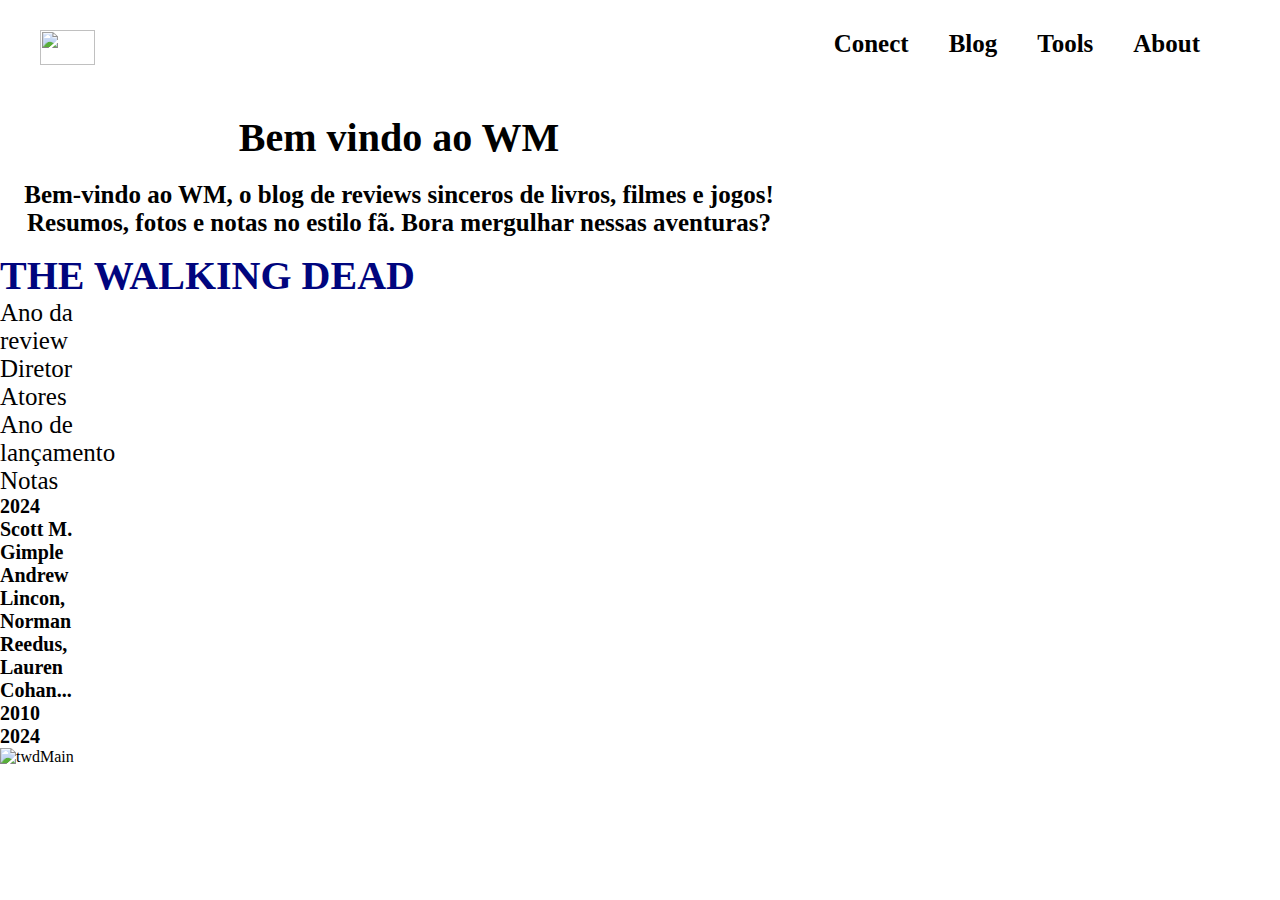
==== Blog.html @ 6c1dc54a "atualização" ====
<!DOCTYPE html>
<html lang="pt-br">
<head>
    <meta charset="UTF-8">
    <meta name="viewport" content="width=device-width, initial-scale=1.0">
    <title>The Walking Dead - Sobrevivendo ao apocalipse</title>
    <link rel="stylesheet" href="Blog.css">
</head>
<header>
    <div class="menu">
        <div class="barra">
            <div class="logo">
                <img src="imgs/WM-logo.png" alt="">
            </div>
                <nav class="barra-texto">
                    <h5>Conect</h5>
                    <h5>Blog</h5>
                    <h5>Tools</h5>
                    <h5>About</h5>
                </nav>
               </div>
            <div class="textos"> 
                <h3 class="titulo">Bem vindo ao WM</h3>
                <h4 class="texto-menu">Bem-vindo ao WM, o blog de reviews sinceros de livros, filmes e jogos! Resumos, fotos e notas no estilo fã. Bora mergulhar nessas aventuras?</h4>
            </div>
            
    
</header>
<body>
    <h1 class="titulos">THE WALKING DEAD</h1>
    <div class="Caixona">
        <div class="caixa esquerda">
            <h7 class="classes review"><span>Ano da review</span></h7>
            <h7 class="classes review">Diretor</h7>
            <h7 class="classes review">Atores</h7>
            <h7 class="classes review">Ano de lançamento</h7>
            <h7 class="classes review">Notas</h7>
        </div>
        <div class="caixa direita">
            <h6 class="texto review"><strong>2024</strong></h6>
            <h6 class="texto review"><strong>Scott M. Gimple</strong></h6>
            <h6 class="texto review"><strong>Andrew Lincon, Norman Reedus, Lauren Cohan...</strong></h6>
            <h6 class="texto review"><strong>2010</strong></h6>
            <div class="nota">

                <h6 class="texto review">2024</h6>
            </div>
            
        </div>
    </div>
    <img src="twdIntro.jpg" alt="twdMain">
    
</body>
</html>
---- Blog.css ----
* {
    margin: 0;
    border: 0;
    padding: 0;
}

p {
    text-align: left;
    font-size: 15px;
}
body {
    background-color: white;
}
    
img {
    width: 55px;
    height: 35px;
}
.menu {
        margin: 0;
        display: flex;
        flex-direction: column;
}
.barra {
    display: flex;
    flex-direction: row;
    margin: 15px 25px;
    padding: 15px;
    justify-content: space-between;
}
header {
    background-image: url(imgs/Background-menu.png);
    background-size: cover;
    background-position: center;
}
.caixona {
    border: 1px solid #8CC0E7;
    display: flex;
    justify-content: space-between;
}
.caixa {
    display: flex;
    flex-direction: column;
}
.esquerda {
    width: 100px;
}
.direita {
    width: 100px;
}
h1 {
    color: #00057E;
    font-size: 40px;
}
nav {
    display: flex;
    flex-direction: row;
    justify-content: space-around;
    margin: 0 20px;
}
nav h5 {
    padding: 0 20px;
    margin: 0;
    font-size: 25px;
}
.textos {
    display: flex;
    flex-direction: column;
    align-items: center;
    gap: 20px;
    width: 60%;
    margin: 15px;
    text-align: center;
}
h3 {
    font-size: 40px;
}
h4 {
    font-size: 25px;
}
h7 {
    font-size: 25px;
}
h6 {
    font-size: 20px;
}
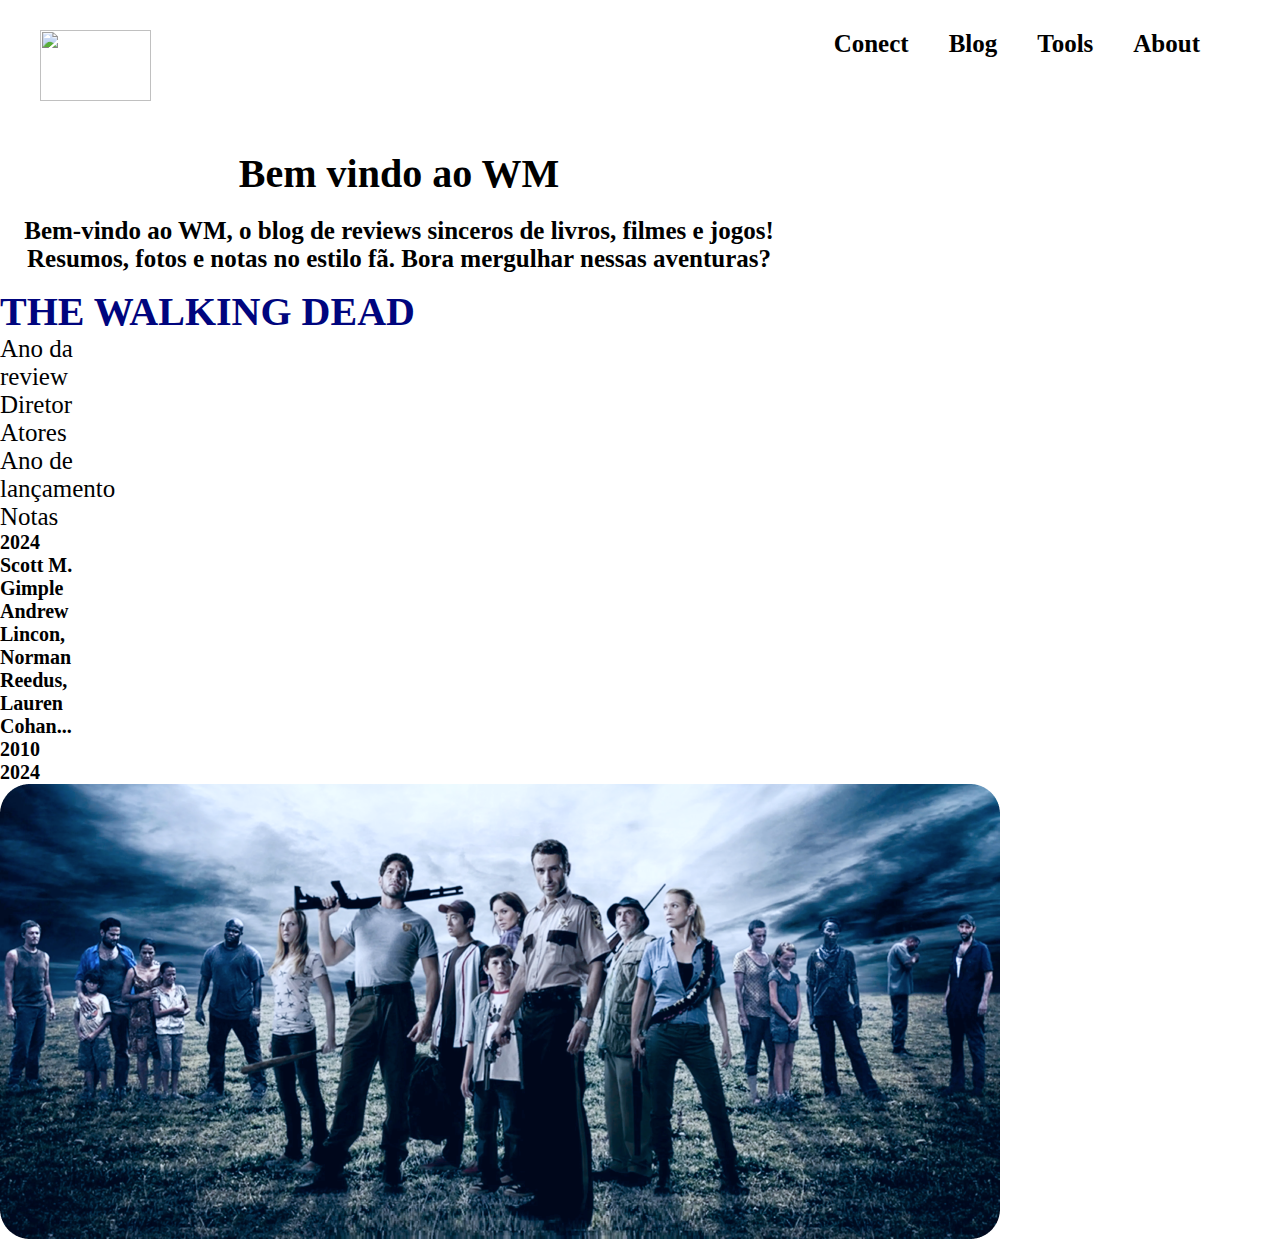
==== commit f1e3662e: "Atualização - manhã" ====
--- a/Blog.html
+++ b/Blog.html
@@ -48,7 +48,7 @@
             
         </div>
     </div>
-    <img src="twdIntro.jpg" alt="twdMain">
+    <img src="imgs/Imagem 1- Main - TWD.png" alt="twdMain">
     
 </body>
 </html>--- a/Blog.css
+++ b/Blog.css
@@ -12,9 +12,9 @@
     background-color: white;
 }
     
-img {
-    width: 55px;
-    height: 35px;
+.logo img {
+    width: 111px;
+    height: 71px;
 }
 .menu {
         margin: 0;
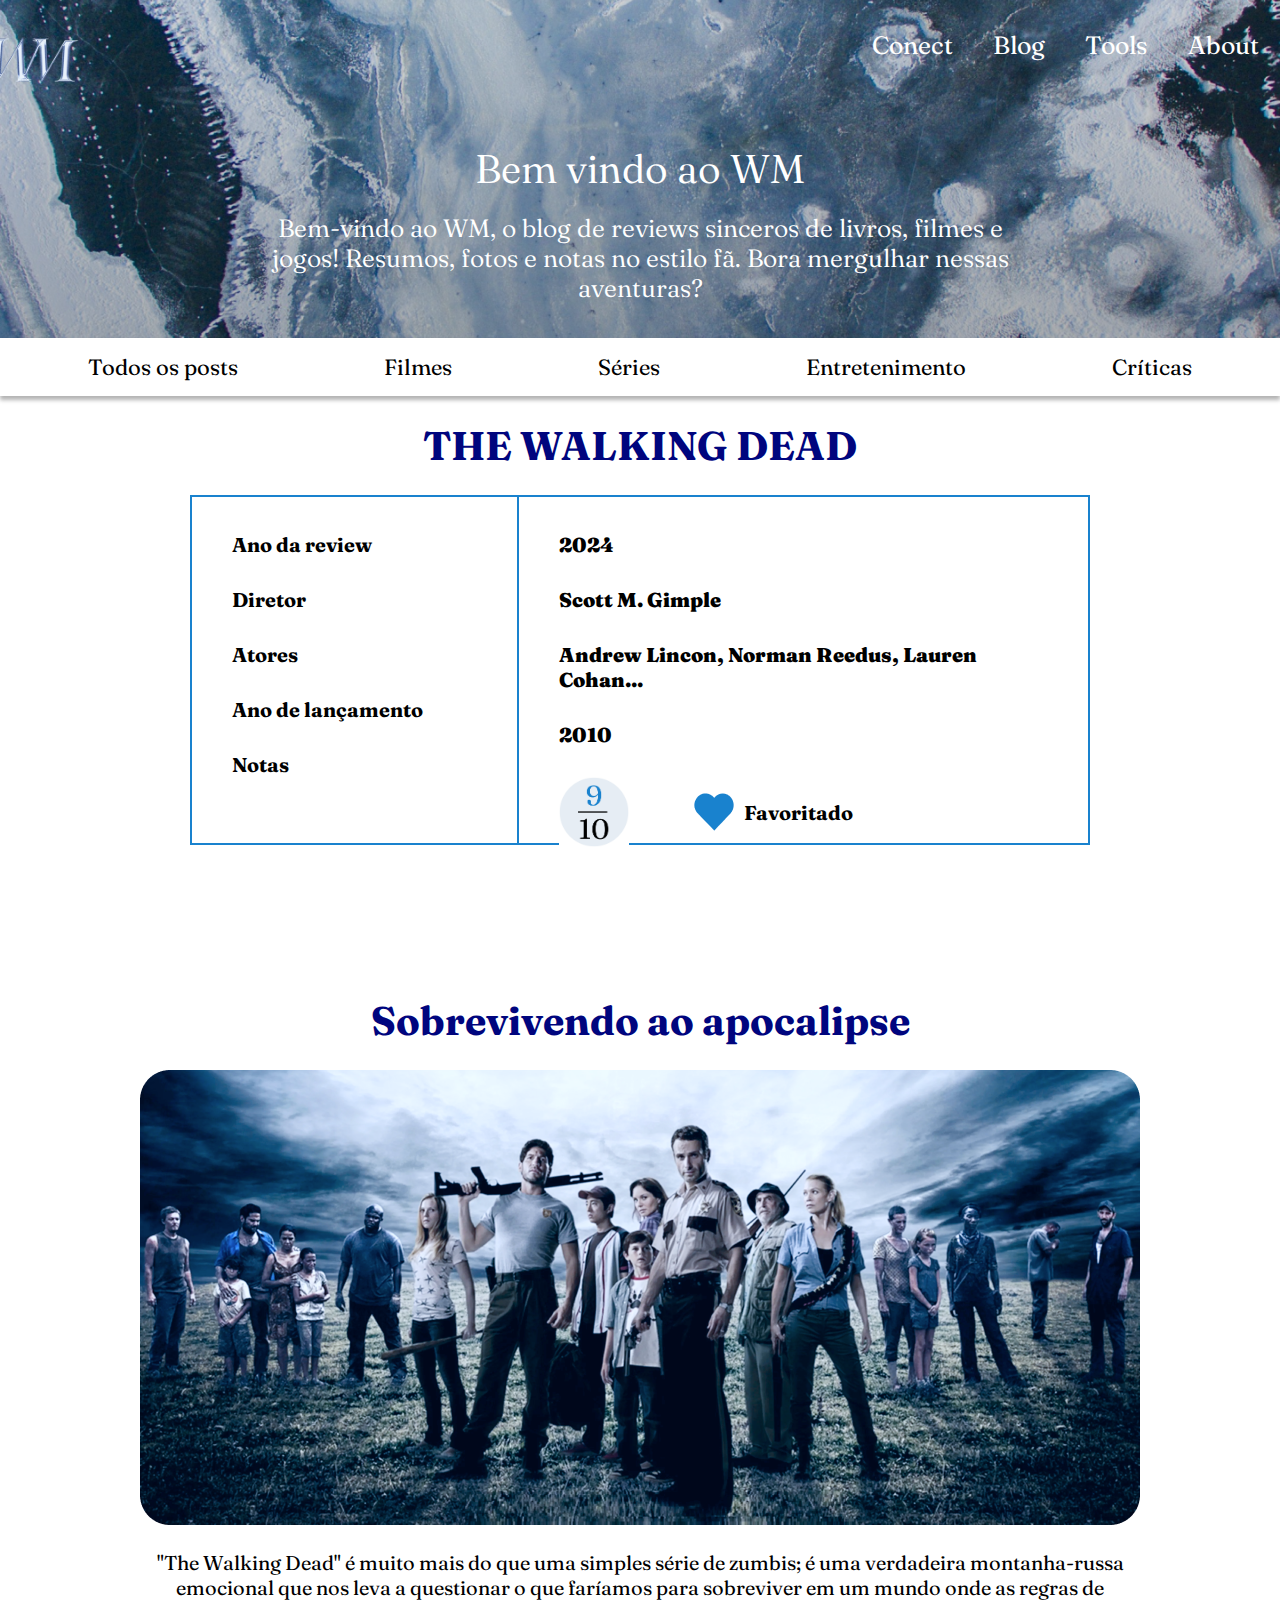
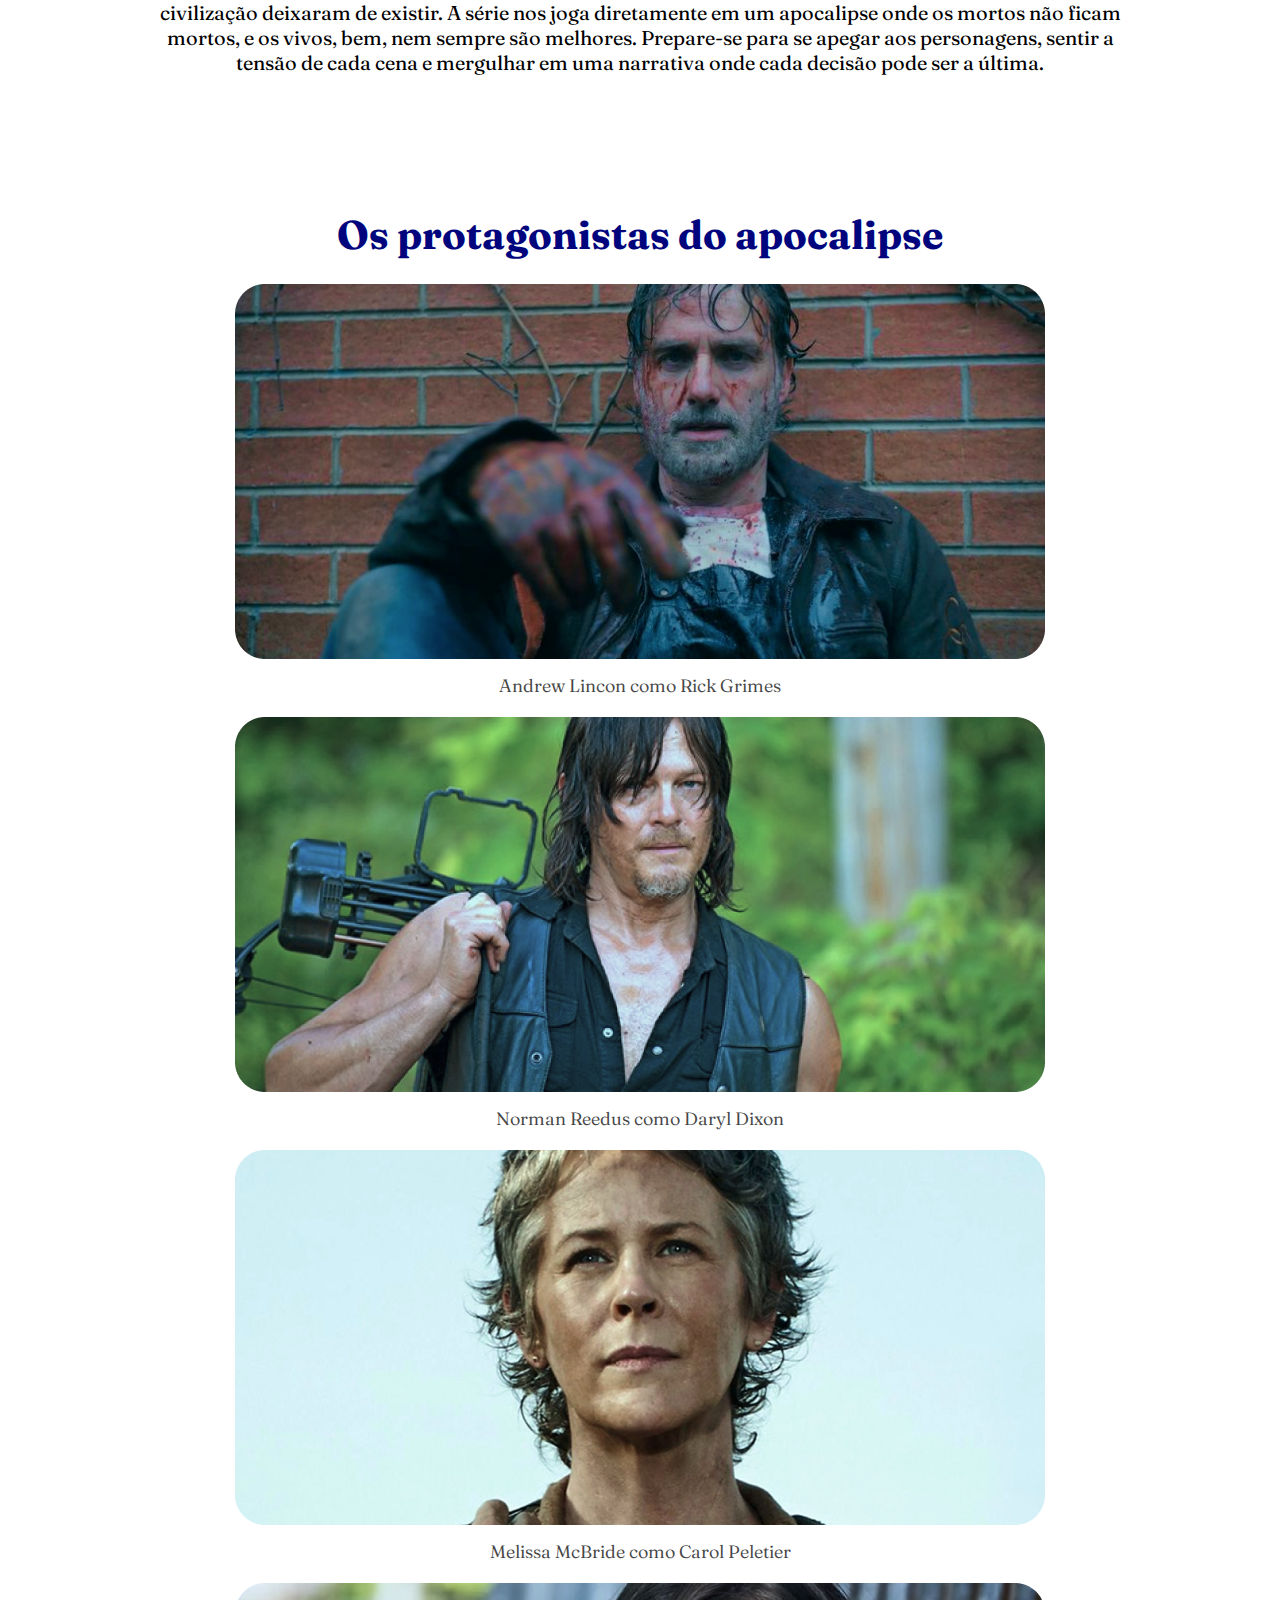
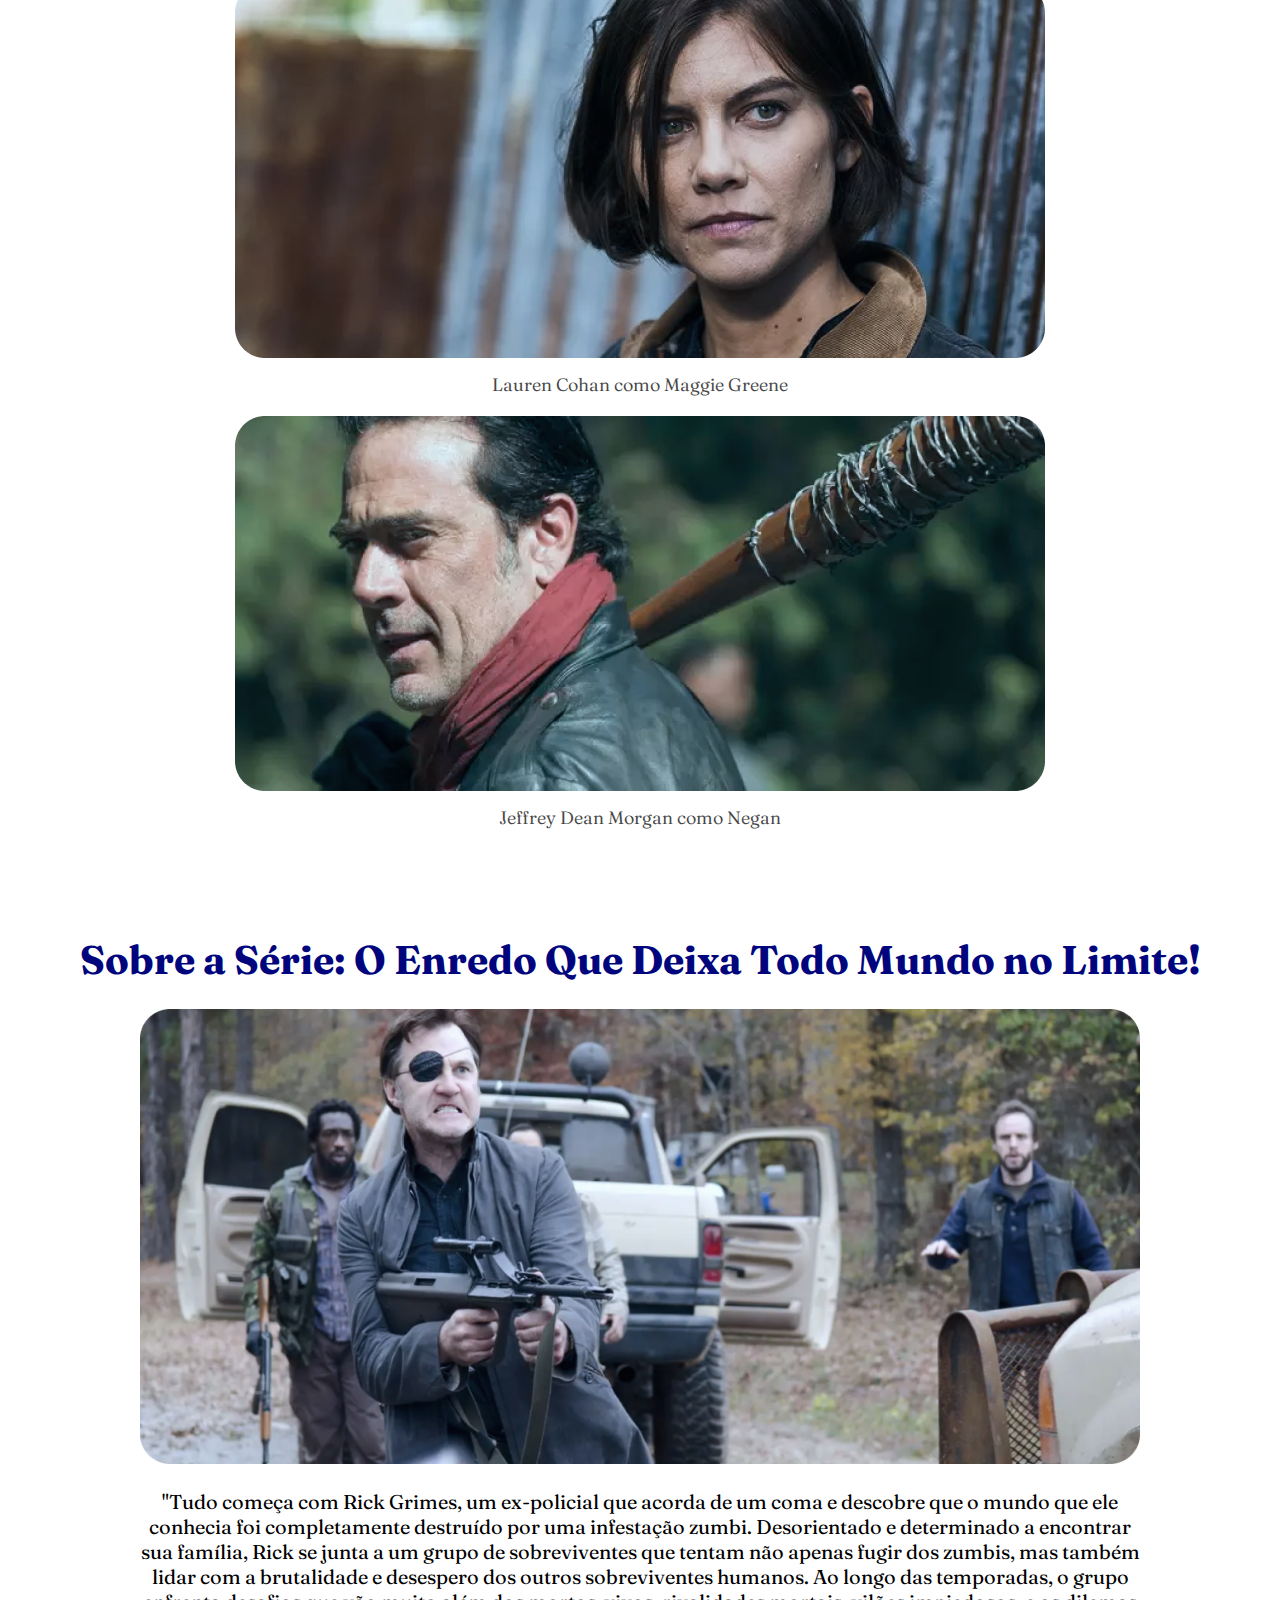
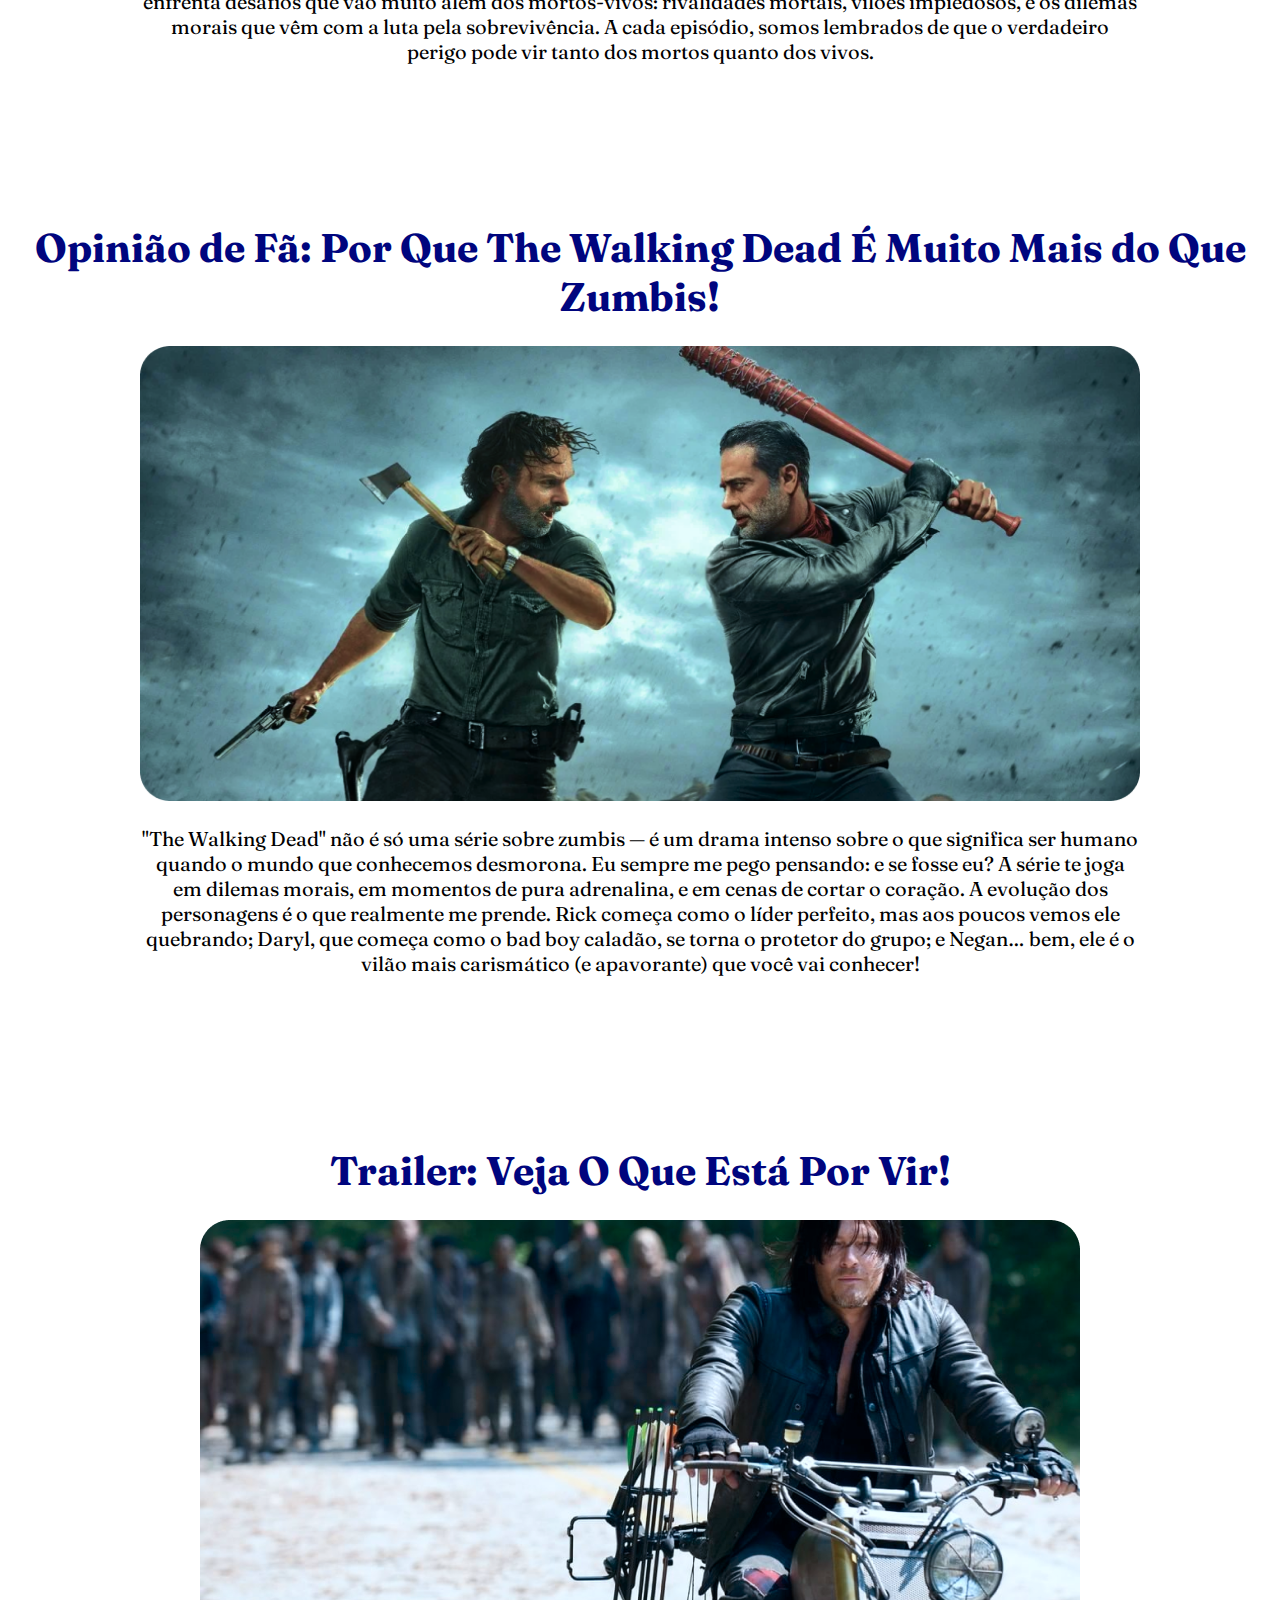
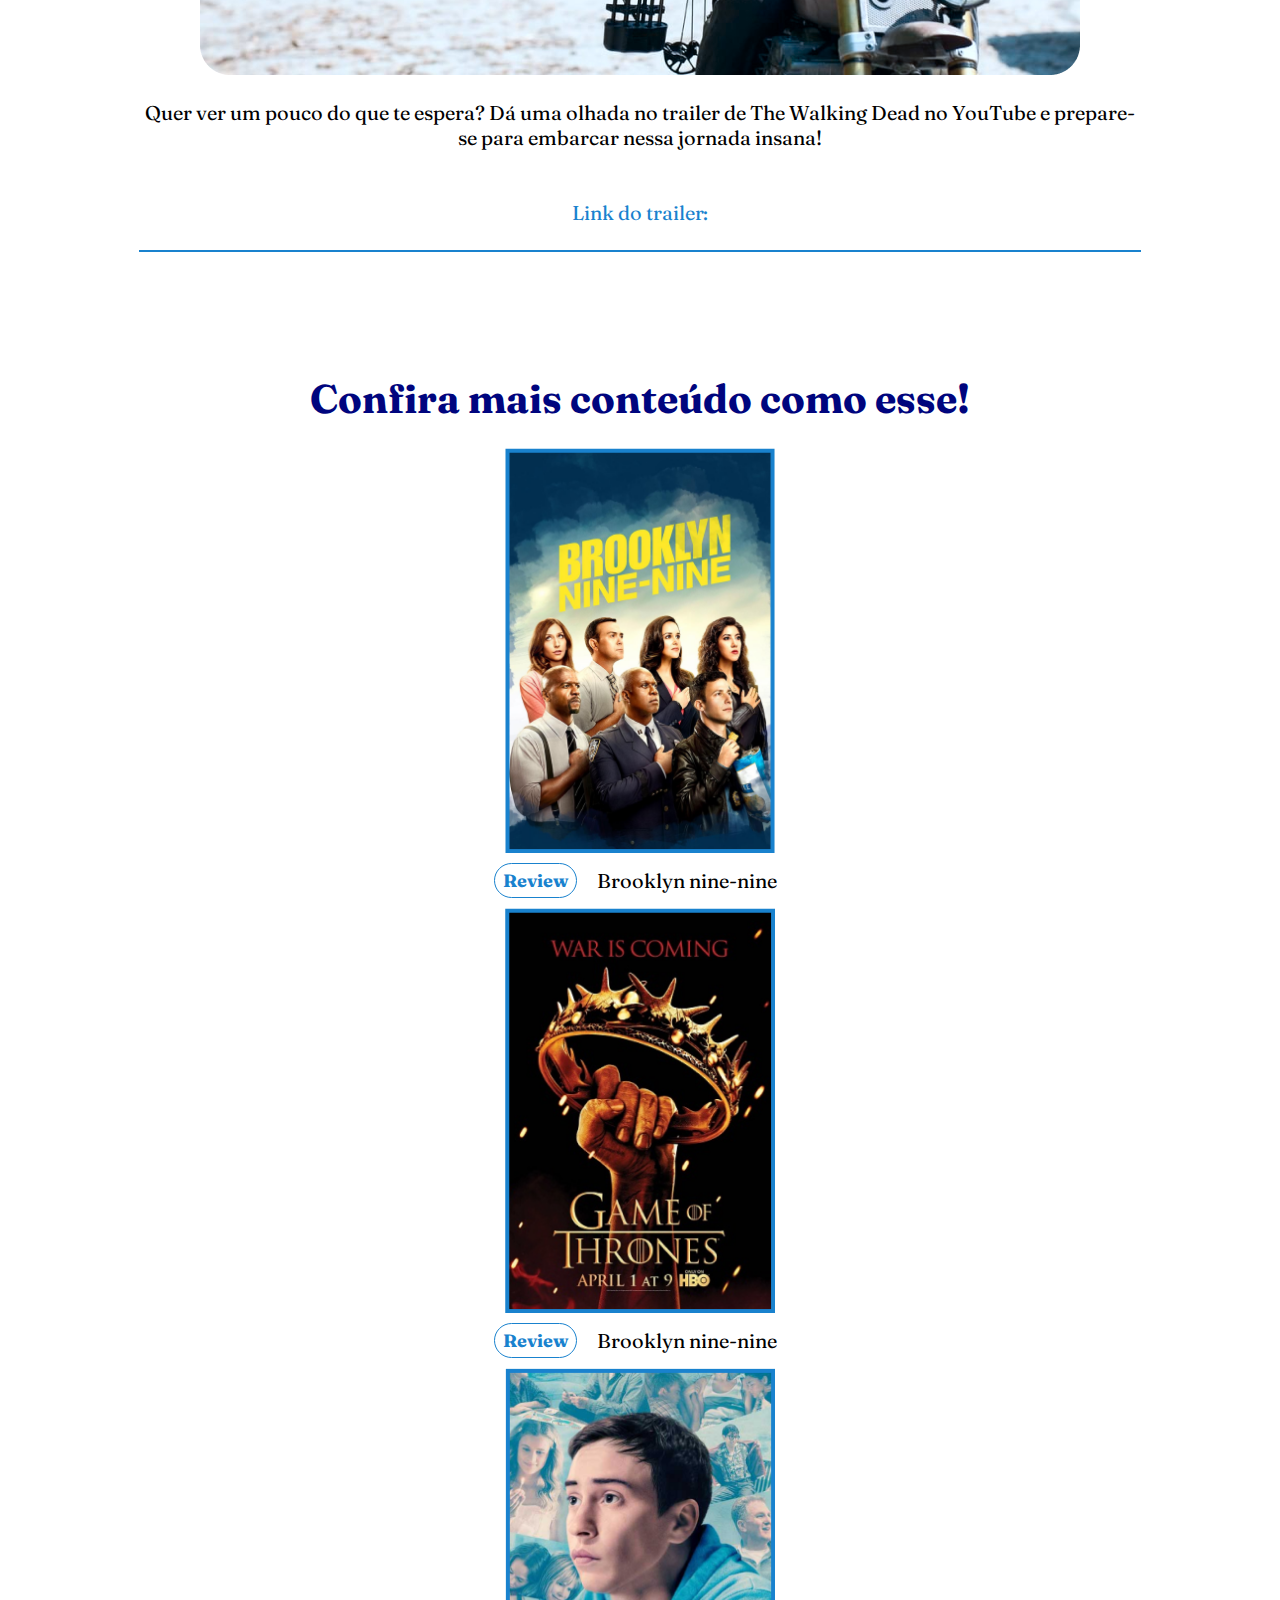
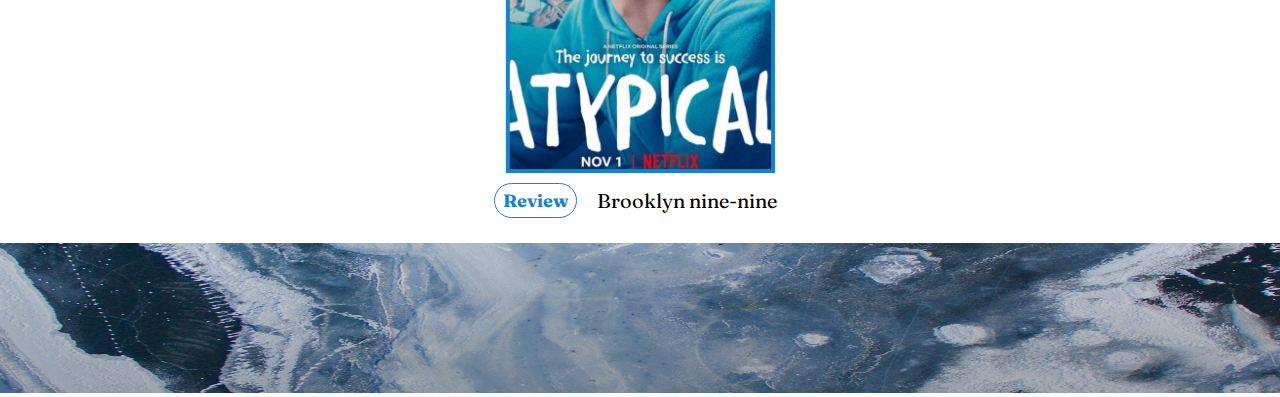
==== commit 3c85a4f3: "atualizar css e html - tentativa 2" ====
--- a/Blog.html
+++ b/Blog.html
@@ -5,12 +5,18 @@
     <meta name="viewport" content="width=device-width, initial-scale=1.0">
     <title>The Walking Dead - Sobrevivendo ao apocalipse</title>
     <link rel="stylesheet" href="Blog.css">
+
+    <link rel="preconnect" href="https://fonts.googleapis.com">
+<link rel="preconnect" href="https://fonts.gstatic.com" crossorigin>
+<link href="https://fonts.googleapis.com/css2?family=Fraunces:ital,opsz,wght@0,9..144,100..900;1,9..144,100..900&display=swap" rel="stylesheet">
 </head>
-<header>
+
+<body>
+    <header>
     <div class="menu">
         <div class="barra">
             <div class="logo">
-                <img src="imgs/WM-logo.png" alt="">
+                <img src="imgs/WM logo1 - png.png" alt="">
             </div>
                 <nav class="barra-texto">
                     <h5>Conect</h5>
@@ -23,32 +29,106 @@
                 <h3 class="titulo">Bem vindo ao WM</h3>
                 <h4 class="texto-menu">Bem-vindo ao WM, o blog de reviews sinceros de livros, filmes e jogos! Resumos, fotos e notas no estilo fã. Bora mergulhar nessas aventuras?</h4>
             </div>
-            
-    
-</header>
-<body>
-    <h1 class="titulos">THE WALKING DEAD</h1>
-    <div class="Caixona">
-        <div class="caixa esquerda">
-            <h7 class="classes review"><span>Ano da review</span></h7>
-            <h7 class="classes review">Diretor</h7>
-            <h7 class="classes review">Atores</h7>
-            <h7 class="classes review">Ano de lançamento</h7>
-            <h7 class="classes review">Notas</h7>
-        </div>
-        <div class="caixa direita">
-            <h6 class="texto review"><strong>2024</strong></h6>
-            <h6 class="texto review"><strong>Scott M. Gimple</strong></h6>
-            <h6 class="texto review"><strong>Andrew Lincon, Norman Reedus, Lauren Cohan...</strong></h6>
-            <h6 class="texto review"><strong>2010</strong></h6>
-            <div class="nota">
-
-                <h6 class="texto review">2024</h6>
             </div>
             
+    </header>
+    <section>
+        <div class="barrinha3d">
+            <h5>Todos os posts</h5>
+            <h5>Filmes</h5>
+            <h5>Séries</h5>
+            <h5>Entretenimento</h5>
+            <h5>Críticas</h5>
         </div>
-    </div>
-    <img src="imgs/Imagem 1- Main - TWD.png" alt="twdMain">
+
+    </section>
+
+    <section class="section-um">
+        <h1 class="titulos">THE WALKING DEAD</h1>
+        <div class="caixona">
+            <div class="caixa esquerda">
+                <h6 class="classes review"><span>Ano da review</span></h6>
+                <h6 class="classes review">Diretor</h6>
+                <h6 class="classes review">Atores</h6>
+                <h6 class="classes review">Ano de lançamento</h6>
+                <h6 class="classes review">Notas</h6>
+            </div>
+            <div class="caixa direita">
+                <h6 class="texto review"><strong>2024</strong></h6>
+                <h6 class="texto review"><strong>Scott M. Gimple</strong></h6>
+                <h6 class="texto review"><strong>Andrew Lincon, Norman Reedus, Lauren Cohan...</strong></h6>
+                <h6 class="texto review"><strong>2010</strong></h6>
+                <div class="nota">
+                    <img src="imgs/Nota - TWD.png" class="imgnota" alt="">
+                    <img src="imgs/Coração - TWD.png" class="imgcoracao" alt="">
+                    <h6 class="texto review">Favoritado</h6>
+                </div>
+            </div>
+        </div>
+    </section>
+    <section class="section-dois">
+        <h1>Sobrevivendo ao apocalipse</h1>
+        <img src="imgs/Imagem 1- Main - TWD.png" class="ImagensGrandes" alt="">
+        <p>"The Walking Dead" é muito mais do que uma simples série de zumbis; é uma verdadeira montanha-russa emocional que nos leva a questionar o que faríamos para sobreviver em um mundo onde as regras de civilização deixaram de existir. A série nos joga diretamente em um apocalipse onde os mortos não ficam mortos, e os vivos, bem, nem sempre são melhores. Prepare-se para se apegar aos personagens, sentir a tensão de cada cena e mergulhar em uma narrativa onde cada decisão pode ser a última.</p>
+    </section>
+    <section class="personagens">
+        <h1>Os protagonistas do apocalipse</h1>
+        <img src="imgs/RickGrimes - TWD.png" class="imagenspequenas" alt="">
+        <h2><span>Andrew Lincon como Rick Grimes</span></h2>
+        <img src="imgs/DarylDixon - TWD.png" class="imagenspequenas" alt="">
+        <h2><span>Norman Reedus como Daryl Dixon</span></h2>
+        <img src="imgs/Carol - TWD.png" class="imagenspequenas" alt="">
+        <h2><span>Melissa McBride como Carol Peletier</span></h2>
+        <img src="imgs/Maggie - TWD.png" class="imagenspequenas" alt="">
+        <h2><span>Lauren Cohan como Maggie Greene</span></h2>
+        <img src="imgs/Negan - TWD.png" class="imagenspequenas" alt="">
+        <h2><span>Jeffrey Dean Morgan como Negan</span></h2>
+    </section>
+    <section class="section-tres">
+        <h1>Sobre a Série: O Enredo Que Deixa Todo Mundo no Limite!</h1>
+        <img src="imgs/Governador - Imagem 2 - TWD.png" class="ImagensGrandes" alt="">
+        <p>"Tudo começa com Rick Grimes, um ex-policial que acorda de um coma e descobre que o mundo que ele conhecia foi completamente destruído por uma infestação zumbi. Desorientado e determinado a encontrar sua família, Rick se junta a um grupo de sobreviventes que tentam não apenas fugir dos zumbis, mas também lidar com a brutalidade e desespero dos outros sobreviventes humanos. Ao longo das temporadas, o grupo enfrenta desafios que vão muito além dos mortos-vivos: rivalidades mortais, vilões impiedosos, e os dilemas morais que vêm com a luta pela sobrevivência. A cada episódio, somos lembrados de que o verdadeiro perigo pode vir tanto dos mortos quanto dos vivos.</p>
+    </section>
+    <section class="section-tres">
+        <h1>Opinião de Fã: Por Que The Walking Dead É Muito Mais do Que Zumbis!</h1>
+        <img src="imgs/Rick e Negan - Imagem 3 - TWD.png" class="ImagensGrandes" alt="">
+        <p>"The Walking Dead" não é só uma série sobre zumbis — é um drama intenso sobre o que significa ser humano quando o mundo que conhecemos desmorona. Eu sempre me pego pensando: e se fosse eu? A série te joga em dilemas morais, em momentos de pura adrenalina, e em cenas de cortar o coração. A evolução dos personagens é o que realmente me prende. Rick começa como o líder perfeito, mas aos poucos vemos ele quebrando; Daryl, que começa como o bad boy caladão, se torna o protetor do grupo; e Negan… bem, ele é o vilão mais carismático (e apavorante) que você vai conhecer!</p>
+        </section>
+        <section class="section-quatro">
+            <h1>Trailer: Veja O Que Está Por Vir!</h1>
+            <img src="imgs/Daryl moto - Imagem 4 - TWD.png" class="imgmini" alt="">
+            <p>Quer ver um pouco do que te espera? Dá uma olhada no trailer de The Walking Dead no YouTube e prepare-se para embarcar nessa jornada insana!</p>
+            <p class="link">Link do trailer:</p>
+            <div class="azul"></div>
+        </section>
+        <section class="section-cinco">
+            <h1>Confira mais conteúdo como esse!</h1>
+            <div class="Posterzao">
+                <div class="poster">
+                <img src="imgs/Poster 1 - B99 - TWD.png"  alt="">
+                    <div class="escritas">
+                        <h6>Review</h6>
+                        <p>Brooklyn nine-nine</p>
+                    </div>
+                    <img src="imgs/Poster 2 - GOT - TWD.png"  alt="">
+                    <div class="escritas">
+                        <h6>Review</h6>
+                        <p>Brooklyn nine-nine</p>
+                    </div>
+                    <img src="imgs/Poster 3 - Atypical - TWD.png"  alt="">
+                    <div class="escritas">
+                        <h6>Review</h6>
+                        <p>Brooklyn nine-nine</p>
+                    </div>
+                    </div>
+            </div>
+        </section>
+        
+            
+
     
 </body>
+<footer>
+    <img src="imgs/MenuFundo - TWD.png" alt="">
+</footer>
 </html>--- a/Blog.css
+++ b/Blog.css
@@ -2,56 +2,53 @@
     margin: 0;
     border: 0;
     padding: 0;
-}
-
-p {
-    text-align: left;
-    font-size: 15px;
-}
+    font-family: "Fraunces", 'Times New Roman', Times, serif;
+}
+/* <uniquifier>: Use a unique and descriptive class name
+/ <weight>: Use a value from 100 to 900
+
+.fraunces-<uniquifier> {
+  font-family: "Fraunces", serif;
+  font-optical-sizing: auto;
+  font-weight: <weight>;
+  font-style: normal;
+  font-variation-settings:
+    "SOFT" 0,
+    "WONK" 0;
+} */
+
 body {
     background-color: white;
 }
     
 .logo img {
-    width: 111px;
-    height: 71px;
+    width: 100px;
+    height: 60px;
+    margin-right: 700px;
 }
 .menu {
         margin: 0;
         display: flex;
         flex-direction: column;
+        align-items: center;
 }
 .barra {
     display: flex;
     flex-direction: row;
-    margin: 15px 25px;
+    margin: 15px 0px;
     padding: 15px;
     justify-content: space-between;
+    gap: 50px;
 }
 header {
-    background-image: url(imgs/Background-menu.png);
+    background-image: url(imgs/MenuFundo\ -\ TWD.png);
     background-size: cover;
     background-position: center;
-}
-.caixona {
-    border: 1px solid #8CC0E7;
-    display: flex;
-    justify-content: space-between;
-}
-.caixa {
-    display: flex;
-    flex-direction: column;
-}
-.esquerda {
-    width: 100px;
-}
-.direita {
-    width: 100px;
-}
-h1 {
-    color: #00057E;
-    font-size: 40px;
-}
+    color: white;
+    font-weight: 350px;
+    font-variation-settings: "wght" 350;
+}
+
 nav {
     display: flex;
     flex-direction: row;
@@ -69,8 +66,20 @@
     align-items: center;
     gap: 20px;
     width: 60%;
-    margin: 15px;
-    text-align: center;
+    margin: 20px 0 35px;
+    text-align: center;
+}
+h1 {
+    color: #00057E;
+    font-size: 40px;
+    margin: 25px;
+}
+h2 {
+    color: rgb(70, 70, 70);
+    font-weight: 350px;
+    font-variation-settings: "wght" 350;
+    font-size: 18px;
+    margin: 15px 0 20px;
 }
 h3 {
     font-size: 40px;
@@ -78,9 +87,189 @@
 h4 {
     font-size: 25px;
 }
-h7 {
-    font-size: 25px;
+h5 {
+    font-size: 22px;
+    font-weight: 400px;
+    font-variation-settings: "wght" 400;
 }
 h6 {
     font-size: 20px;
+}
+
+.barrinha3d {
+    display: flex;
+    flex-direction: row;
+    align-items: center;
+    justify-content: space-around;
+    padding: 15px;
+    position: relative;
+    box-shadow: 0 4px 4px rgba(0, 0, 0, 0.3);
+}
+
+.section-um {
+    display: flex;
+    flex-direction: column;
+    align-items: center;
+    justify-content: center;
+    width: 100%;
+    text-align: center;
+    margin-bottom: 40px;
+}
+
+.caixona {
+    border: 1px solid #1982CE;
+    display: flex;
+    justify-content: space-between;
+    flex-direction: row;
+    width: 900px;
+    box-sizing: border-box; /* Inclui a borda e o padding no cálculo da largura */
+    height: 350px;
+
+}
+
+.caixa {
+    display: flex;
+    flex-direction: column;
+    flex: 1;
+    padding: 10px;
+    border: 1px solid #1982CE;
+    gap: 20px; 
+    padding: 35px 40px 30px;
+    text-align: left;
+    gap: 30px;
+
+}
+.esquerda {
+    flex: 2;
+}
+.direita {
+    flex: 4;
+}
+.imgnota{
+    height: 70px;
+    width: 70px;
+    margin: 0 55px 0 0;
+}
+.imgcoracao {
+    height: 40px;
+    width: 40px;
+    margin: 0 10px;
+}
+
+.nota {
+    display: flex;
+    flex-direction: row;
+    align-items: center;
+}
+.section-dois {
+    display: flex;
+    flex-direction: column;
+    justify-content: center;
+    align-items: center;
+    text-align: center;
+    min-height: 100vh;
+}
+.ImagensGrandes {
+    height: 455px;
+    width: 1000px;
+}
+p {
+    text-align: center;
+    font-size: 20px;
+    width: 1000px;
+    margin: 25px;
+}
+.imagenspequenas {
+    width: 810px;
+    height: 375px;
+}
+.personagens {
+    display: flex;
+    flex-direction: column;
+    justify-content: center;
+    align-items: center;
+    text-align: center;
+}
+.section-tres {
+    display: flex;
+    flex-direction: column;
+    justify-content: center;
+    align-items: center;
+    text-align: center;
+    min-height: 100vh;
+}
+.imgmini {
+    height: 455px;
+    width: 880px;
+}
+.azul {
+    border: 1px solid #1982CE;
+    margin-bottom: 25px;
+    width: 1000px;
+}
+.section-quatro {
+    display: flex;
+    flex-direction: column;
+    justify-content: center;
+    align-items: center;
+    text-align: center;
+    min-height: 100vh;
+}
+.link {
+    color: #1982CE;
+}
+.section-cinco {
+    display: flex;
+    flex-direction: column;
+    justify-content: center;
+    align-items: center;
+    text-align: center;
+    min-height: 100vh;
+}
+.escritas p {
+    margin: 0;
+    padding: 0;
+    width: 200px;
+}
+.escritas h6 {
+    font-size: 18px;
+    color: #1982CE;
+    border: 1px solid #1982CE;
+    border-radius: 25px;
+    padding: 5px 8px;
+}
+.Posterzao {
+    display: flex;
+    flex-direction: row; /* Alinha os pôsteres em linha */
+    justify-content: center; /* Centraliza os pôsteres na tela */
+    align-items: center; /* Centraliza verticalmente */
+    gap: 20px; /* Espaçamento entre os pôsteres */
+    flex-wrap: wrap; /* Permite quebra de linha se necessário */
+}
+
+.poster {
+    display: flex;
+    flex-direction: column; /* Organiza conteúdo interno em coluna */
+    align-items: center; /* Centraliza conteúdo dentro do pôster */
+    gap: 10px; /* Espaçamento entre imagem e textos */
+    text-align: center; /* Centraliza texto dentro das divs */
+}
+
+.escritas {
+    display: flex;
+    flex-direction: row; /* Mantém o layout de texto e título horizontal */
+    justify-content: center; /* Centraliza horizontalmente dentro do pôster */
+    align-items: center; /* Alinha itens verticalmente */
+    gap: 10px; /* Espaçamento entre o título e o review */
+}
+.section-cinco img {
+    height: 405px;
+    width: 270px;
+}
+footer img{
+    width: 100%;
+    margin-top: 25px;
+    justify-content: center;
+    align-items: center;
+    height: 150px;
 }